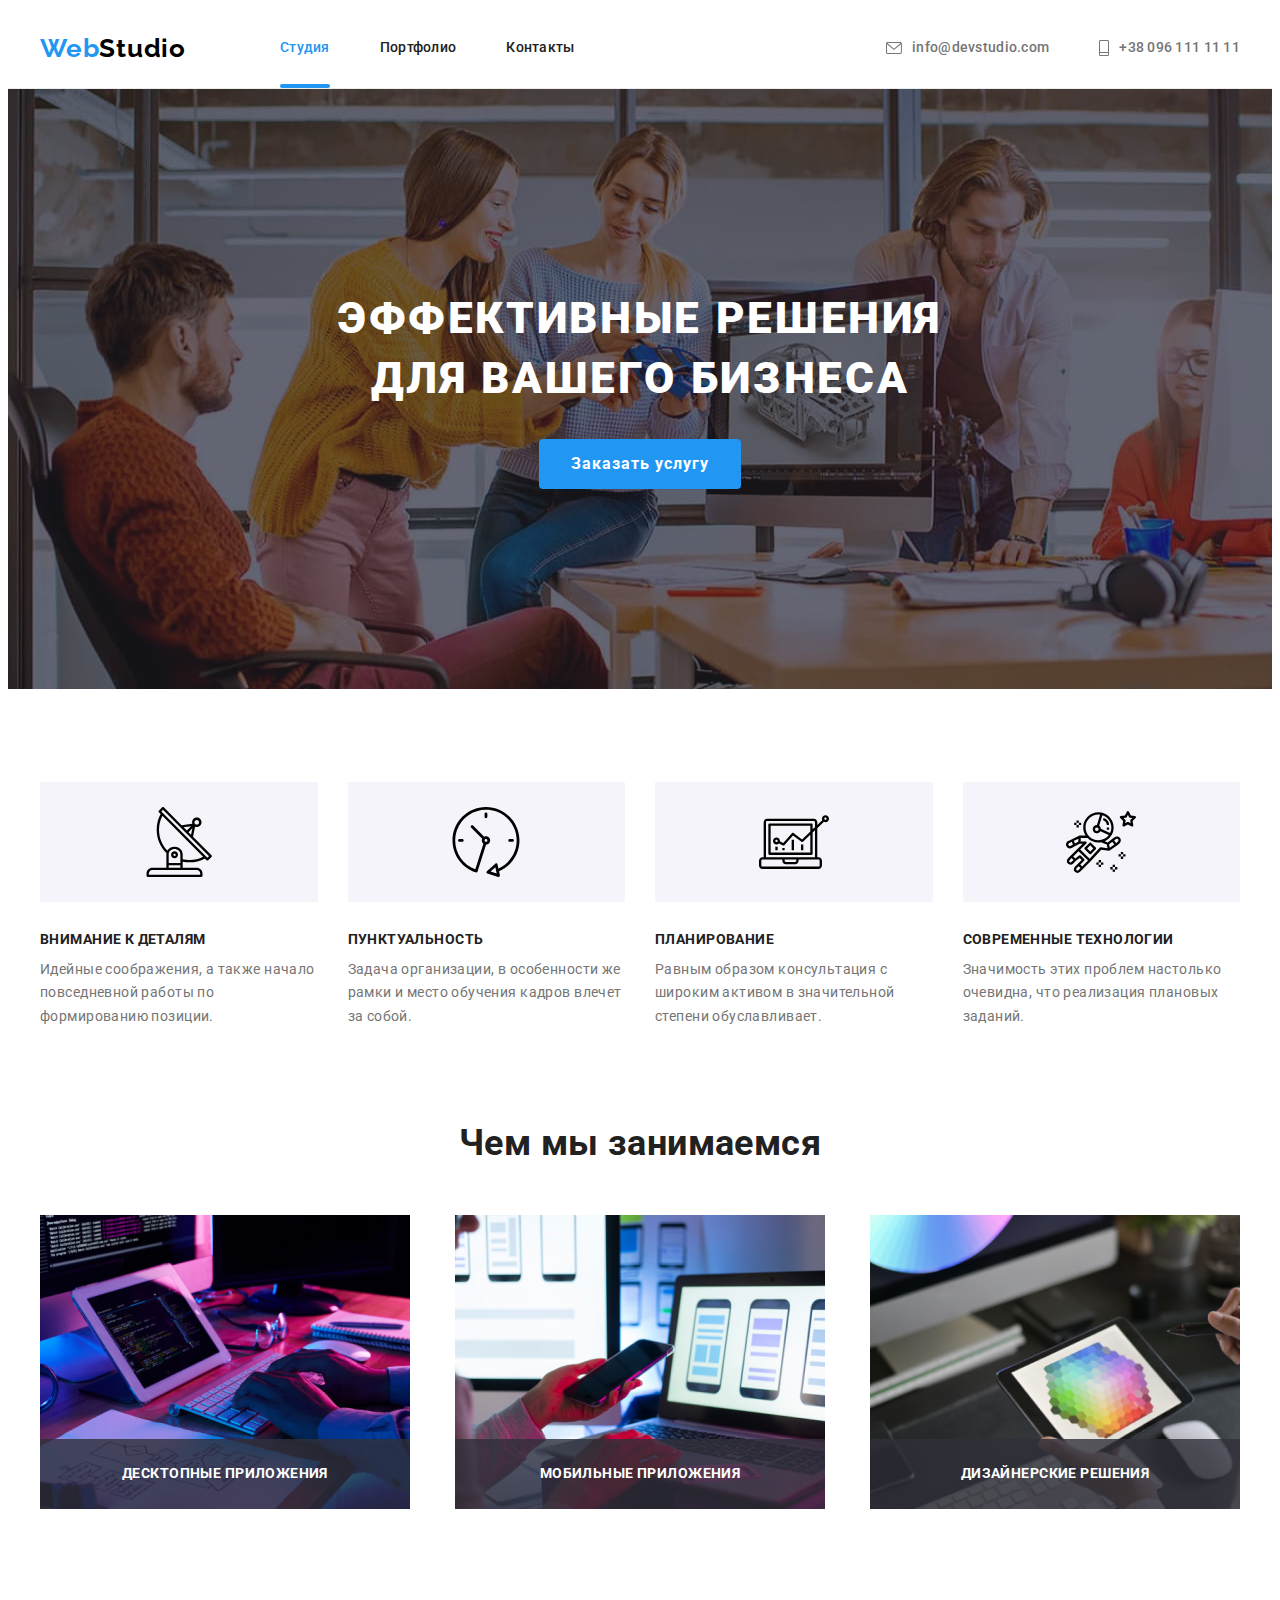
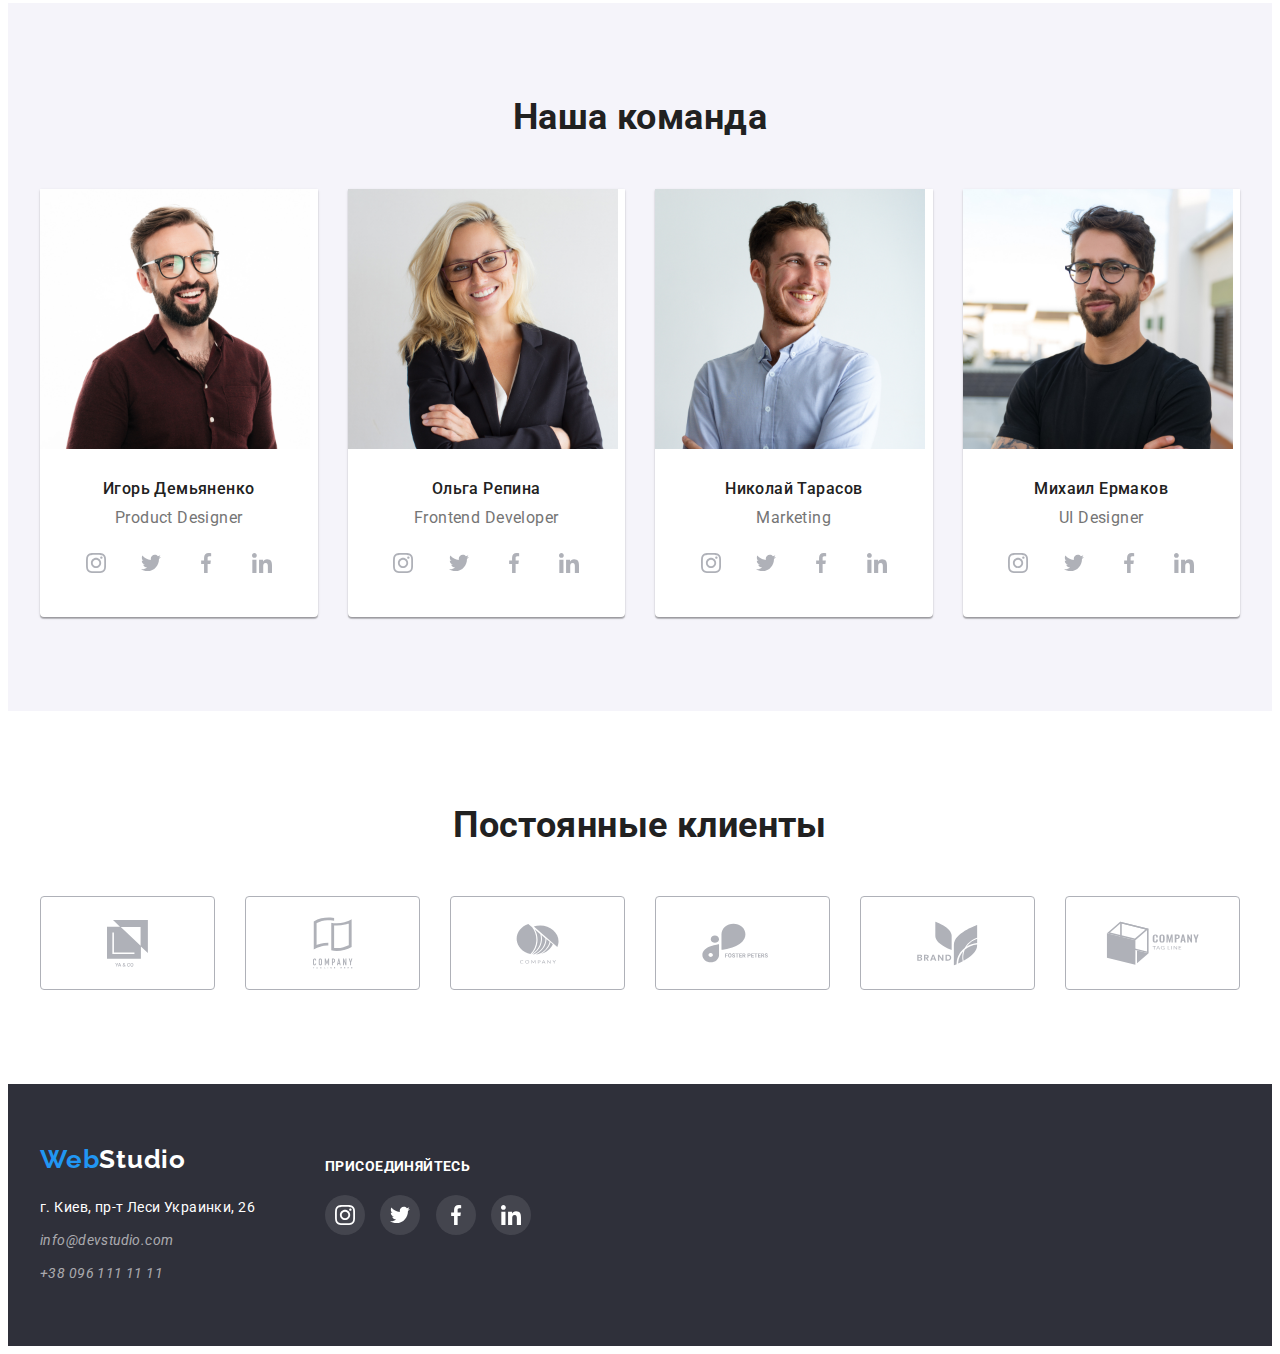
==== index.html @ ce25d075 "Initial commit" ====
<!DOCTYPE html>
<html lang="ru">
<head>
    <meta charset="UTF-8">
    <meta http-equiv="X-UA-Compatible" content="IE=edge">
    <meta name="viewport" content="width=device-width, initial-scale=1.0">
    <title>Студия</title>
    <link href="https://fonts.googleapis.com/css2?family=Raleway:wght@700&family=Roboto:wght@400;500;700;900&display=swap" rel="stylesheet">
    <link rel="stylesheet" href="https://cdnjs.cloudflare.com/ajax/libs/modern-normalize/1.1.0/modern-normalize.min.css" integrity="sha512-wpPYUAdjBVSE4KJnH1VR1HeZfpl1ub8YT/NKx4PuQ5NmX2tKuGu6U/JRp5y+Y8XG2tV+wKQpNHVUX03MfMFn9Q==" crossorigin="anonymous" referrerpolicy="no-referrer" />
    <link rel="stylesheet" href="./css/styles.css">
</head>
<body>
    <header class="header">
        <div class="container">
        <nav class="menu">
            <a href="./index.html" class="logo link">Web<span class="logo-part">Studio</span></a>
            <ul class="list nav-list">
                <li class="item current-page-item "><a href="./index.html" class="menu-link link current-page-link">Студия</a></li>
                <li class="item"><a href="./portfolio.html" class="menu-link link">Портфолио</a></li>
                <li class="item"><a href="" class="menu-link link">Контакты</a></li>
            </ul>
            <ul class="contacts-list list">
              <li class="contacts-item">
                  <a href="mailto:info@devstudio.com" class="contacts-link link">
                      <svg class="icon-envelope" width="16" height="12"><use href="./symbol-defs.svg#icon-envelope"></use></svg>
                      <span>info@devstudio.com</span>
                    </a></li>
              <li class="contacts-item">
                  <a href="tel:+380961111111" class="contacts-link link">
                      <svg class="icon-phone" width="10" height="16"><use href="./symbol-defs.svg#icon-phone"></use></svg>
                      <span>+38 096 111 11 11</span>
                    </a></li>
        </ul>
        </nav>
        </div>
    </header>

    <main>
        <!-- герой -->
            <section class="hero">
             <div class="container">
                <h1 class="hero-header">Эффективные решения для вашего бизнеса</h1>
                <button type="button" data-modal-open class="buttons hero-button">Заказать услугу</button>
            </div> 
            </section>
        

        <!-- преимущества -->
        <section class="advantages section-padding">
         <div class="container">
            <h2 class="hidden-title">Преимущества</h2>
            <ul class="advantages-list list">
                <li class="advantages-item">
                    <div class="advantages-svg-wrapper">
                      <svg class="advantages-icons" width="70" height="70">
                        <use href="./symbol-defs.svg#icon-feature-1"></use>
                    </svg>
                                        </div>
                    <h3 class="advantages-header">Внимание к деталям</h3>
                    <p>Идейные соображения, а также начало повседневной работы по формированию позиции.</p>
                </li>
                <li class="advantages-item">
                    <div class="advantages-svg-wrapper">
                      <svg class="advantages-icons" width="70" height="70">
                        <use href="./symbol-defs.svg#icon-feature-2"></use>
                    </svg>
                                        </div>
                    <h3 class="advantages-header">Пунктуальность</h3>
                    <p>Задача организации, в особенности же рамки и место обучения кадров влечет за собой.</p>
                </li>
                <li class="advantages-item">
                    <div class="advantages-svg-wrapper">
                      <svg class="advantages-icons" width="70" height="70">
                        <use href="./symbol-defs.svg#icon-feature-3"></use>
                    </svg>
                                        </div>
                    <h3 class="advantages-header">Планирование</h3>
                    <p>Равным образом консультация с широким активом в значительной степени обуславливает.</p>
                </li>
                <li class="advantages-item">
                    <div class="advantages-svg-wrapper">
                      <svg class="advantages-icons" width="70" height="70">
                        <use href="./symbol-defs.svg#icon-feature-4"></use>
                    </svg>
                                        </div>
                    <h3 class="advantages-header">Современные технологии</h3>
                    <p>Значимость этих проблем настолько очевидна, что реализация плановых заданий.</p>
                </li>
            </ul>
            </div>
        </section>

        <!-- Чем мы занимаемся -->
        <section class="specialisation section-padding">
            <div class="container">
            <h2 class="section-header">Чем мы занимаемся</h2>
            <ul class="list">
                <li class="specialisation-item">
                    <div class="specialisation-item-wrapper">
                    <img src="./images/images-main-page/box1.jpg" alt="Написание кода" width="370">
                    <div class="text-wrapper">
                      <p class="specialisation-name">Десктопные приложения</p>
                    </div>
                </div></li>
                <li class="specialisation-item">
                    <div class="specialisation-item-wrapper">
                    <img src="./images/images-main-page/box2.jpg" alt="Адаптация контента под смарт
                    фон" width="370">
                    <div class="text-wrapper">
                      <p class="specialisation-name">Мобильные приложения</p>
                    </div>
                </div></li>
                <li class="specialisation-item">
                    <div class="specialisation-item-wrapper">
                    <img src="./images/images-main-page/box3.jpg" alt="Подбор цветов" width="370">
                    <div class="text-wrapper">
                      <p class="specialisation-name">Дизайнерские решения</p>
                    </div>    
                </div></li>
            </ul>
            </div>
        </section>

        <!-- Наша команда -->
        <section class="team section-padding">
            <div class="container">
            <h2 class="team-header">Наша команда</h2>
            <ul class="list">
                <li class="team-card">
                    <img src="./images/images-main-page/img.jpg" alt="Игорь Демьяненко" width="270">
                    <div class="members-description">
                    <h3 class="team-member">Игорь Демьяненко</h3>
                    <p lang="en" class="member-position">Product Designer</p>
                    <ul class="communities-list list">
                        <li class="communities-item">
                            <a href="" class="link communities-link">
                                <svg class="communities-icon-svg" width="20" height="20">
                                    <use href="./symbol-defs.svg#icon-instagram"></use>
                                </svg>
                            </a>
                        </li>
                        <li class="communities-item">
                            <a href="" class="link communities-link">
                                <svg class="communities-icon-svg" width="20" height="20">
                                    <use href="./symbol-defs.svg#icon-twitter"></use>
                                </svg>
                            </a>
                        </li>
                        <li class="communities-item">
                            <a href="" class="link communities-link">
                                <svg class="communities-icon-svg" width="20" height="20">
                                    <use href="./symbol-defs.svg#icon-facebook"></use>
                                </svg>
                            </a>
                        </li>
                        <li class="communities-item">
                            <a href="" class="link communities-link">
                                <svg class="communities-icon-svg" width="20" height="20">
                                    <use href="./symbol-defs.svg#icon-linkedin"></use>
                                </svg>
                            </a>
                        </li>
                    </ul>
                    </div>
                </li>
                <li class="team-card">
                    <img src="./images/images-main-page/img1.jpg" alt="Ольга Репина" width="270">
                    <div class="members-description">
                    <h3 class="team-member">Ольга Репина</h3>
                    <p lang="en" class="member-position">Frontend Developer</p>
                    <ul class="communities-list list">
                        <li class="communities-item">
                            <a href="" class="link communities-link">
                                <svg class="communities-icon-svg" width="20" height="20">
                                    <use href="./symbol-defs.svg#icon-instagram"></use>
                                </svg>
                            </a>
                        </li>
                        <li class="communities-item">
                            <a href="" class="link communities-link">
                                <svg class="communities-icon-svg" width="20" height="20">
                                    <use href="./symbol-defs.svg#icon-twitter"></use>
                                </svg>
                            </a>
                        </li>
                        <li class="communities-item">
                            <a href="" class="link communities-link">
                                <svg class="communities-icon-svg" width="20" height="20">
                                    <use href="./symbol-defs.svg#icon-facebook"></use>
                                </svg>
                            </a>
                        </li>
                        <li class="communities-item">
                            <a href="" class="link communities-link">
                                <svg class="communities-icon-svg" width="20" height="20">
                                    <use href="./symbol-defs.svg#icon-linkedin"></use>
                                </svg>
                            </a>
                        </li>
                    </ul>
                    </div>
                </li>
                <li class="team-card">
                    <img src="./images/images-main-page/img2.jpg" alt="Николай Тарасов" width="270">
                    <div class="members-description">
                    <h3 class="team-member">Николай Тарасов</h3>
                    <p lang="en" class="member-position">Marketing</p>
                    <ul class="communities-list list">
                        <li class="communities-item">
                            <a href="" class="link communities-link">
                                <svg class="communities-icon-svg" width="20" height="20">
                                    <use href="./symbol-defs.svg#icon-instagram"></use>
                                </svg>
                            </a>
                        </li>
                        <li class="communities-item">
                            <a href="" class="link communities-link">
                                <svg class="communities-icon-svg" width="20" height="20">
                                    <use href="./symbol-defs.svg#icon-twitter"></use>
                                </svg>
                            </a>
                        </li>
                        <li class="communities-item">
                            <a href="" class="link communities-link">
                                <svg class="communities-icon-svg" width="20" height="20">
                                    <use href="./symbol-defs.svg#icon-facebook"></use>
                                </svg>
                            </a>
                        </li>
                        <li class="communities-item">
                            <a href="" class="link communities-link">
                                <svg class="communities-icon-svg" width="20" height="20">
                                    <use href="./symbol-defs.svg#icon-linkedin"></use>
                                </svg>
                            </a>
                        </li>
                    </ul>
                    </div>
                </li>
                <li class="team-card">
                    <img src="./images/images-main-page/img3.jpg" alt="Михаил Ермаков" width="270">
                    <div class="members-description">
                    <h3 class="team-member">Михаил Ермаков</h3>
                    <p lang="en" class="member-position">UI Designer</p>
                    <ul class="communities-list list">
                        <li class="communities-item">
                            <a href="" class="link communities-link">
                                <svg class="communities-icon-svg" width="20" height="20">
                                    <use href="./symbol-defs.svg#icon-instagram"></use>
                                </svg>
                            </a>
                        </li>
                        <li class="communities-item">
                            <a href="" class="link communities-link">
                                <svg class="communities-icon-svg" width="20" height="20">
                                    <use href="./symbol-defs.svg#icon-twitter"></use>
                                </svg>
                            </a>
                        </li>
                        <li class="communities-item">
                            <a href="" class="link communities-link">
                                <svg class="communities-icon-svg" width="20" height="20">
                                    <use href="./symbol-defs.svg#icon-facebook"></use>
                                </svg>
                            </a>
                        </li>
                        <li class="communities-item">
                            <a href="" class="link communities-link">
                                <svg class="communities-icon-svg" width="20" height="20">
                                    <use href="./symbol-defs.svg#icon-linkedin"></use>
                                </svg>
                            </a>
                        </li>
                    </ul>
                    </div>
                </li>
            </ul>
            </div>
        </section>

  <!-- Постоянные клиенты -->
        <section class="section-padding regular-clients">
<div class="container">
    <h2 class="section-header">Постоянные клиенты</h2>
    <ul class="list clients-list">
        <li class="clients-list-item">
            <a href="" class="link">
                <svg class="clients-icon-svg"  width="41" height="47">
                    <use href="./symbol-defs.svg#icon-client-1"></use>
                </svg>
            </a>
        </li>
        <li class="clients-list-item">
            <a href="" class="link">
                <svg width="40" height="52" class="clients-icon-svg">
                    <use href="./symbol-defs.svg#icon-client-2"></use>
                </svg>
            </a>
        </li>
        <li class="clients-list-item">
            <a href="" class="link">
                <svg width="43" height="41" class="clients-icon-svg">
                    <use href="./symbol-defs.svg#icon-client-3"></use>
                </svg>
            </a>
        </li>
        <li class="clients-list-item">
            <a href="" class="link">
                <svg width="84" height="40" class="clients-icon-svg">
                    <use href="./symbol-defs.svg#icon-client-4"></use>
                </svg>
            </a>
        </li>
        <li class="clients-list-item">
            <a href="" class="link">
                <svg width="63" height="45" class="clients-icon-svg">
                    <use href="./symbol-defs.svg#icon-client-5"></use>
                </svg>
            </a>
        </li>
        <li class="clients-list-item">
            <a href="" class="link">
                <svg width="94" height="44" class="clients-icon-svg">
                    <use href="./symbol-defs.svg#icon-client-6"></use>
                </svg>
            </a>
        </li>
    </ul>
</div>
        </section>
    </main>
    <footer class="footer">
        <div class="container">
            <div class="footer-first-flex">
        <a href="./index.html" class="logo link">Web<span class="logo-part">Studio</span></a>
            <address>
               <ul class="list">
                   <li class="address-item"><a href="https://www.google.com/maps/place/%D0%B1%D1%83%D0%BB.+%D0%9B%D0%B5%D1%81%D0%B8+%D0%A3%D0%BA%D1%80%D0%B0%D0%B8%D0%BD%D0%BA%D0%B8,+26,+%D0%9A%D0%B8%D0%B5%D0%B2,+02000/@50.4265807,30.5383858,17z/data=!3m1!4b1!4m5!3m4!1s0x40d4cf0e033ecbe9:0x57a4dffefec77da0!8m2!3d50.4265807!4d30.5383858?shorturl=1" class="link place">г. Киев, пр-т Леси Украинки, 26</a></li>
                   <li class="address-item"><a href="mailto:info@devstudio.com" class="contacts link">info@devstudio.com</a></li>
                   <li class="address-item"><a href="tel:+380961111111" class="contacts link">+38 096 111 11 11</a></li>
               </ul>
            </address>
            </div>
            <div class="footer-second-flex">
            <h2 class="footer-communities-header">ПРИСОЕДИНЯЙТЕСЬ</h2>
            <ul class="communities-list list">
                        <li class="communities-item">
                            <a href="" class="link communities-link">
                                <svg class="communities-icon-svg" width="20" height="20">
                                    <use href="./symbol-defs.svg#icon-instagram"></use>
                                </svg>
                            </a>
                        </li>
                        <li class="communities-item">
                            <a href="" class="link communities-link">
                                <svg class="communities-icon-svg" width="20" height="20">
                                    <use href="./symbol-defs.svg#icon-twitter"></use>
                                </svg>
                            </a>
                        </li>
                        <li class="communities-item">
                            <a href="" class="link communities-link">
                                <svg class="communities-icon-svg" width="20" height="20">
                                    <use href="./symbol-defs.svg#icon-facebook"></use>
                                </svg>
                            </a>
                        </li>
                        <li class="communities-item">
                            <a href="" class="link communities-link">
                                <svg class="communities-icon-svg" width="20" height="20">
                                    <use href="./symbol-defs.svg#icon-linkedin"></use>
                                </svg>
                            </a>
                        </li>
                    </ul>
            </div>
            </div>
    </footer>
    <div data-modal class="backdrop is-hidden">
        <div class="modal-window">
            <button type="button" data-modal-close class="close-button"><svg width="18" height="18">
            <use href="./symbol-defs.svg#icon-close"></use>
        </svg></button>
        </div>
    </div>
    <script src="./js/modal.js"></script>
</body>
</html>
---- css/styles.css ----
p, h1, h2, h3, h4, h5, h6 {
margin: 0px;}

ul, ol {margin: 0px;
padding-left: 0px;}

img {display: block;}

.link {
  text-decoration: none;
  margin: 0;
  padding: 0;
  color: inherit;
}
.list {
  list-style-type: none;
  margin: 0;
  padding: 0;
}

.buttons {
  font-family: inherit;
  cursor: pointer;
  border: none;
  border-radius: 4px;
}
.container {
  width: 1200px;
  padding-left: 15px;
  padding-right: 15px;
  margin: 0 auto;
}

.section-padding {
  padding-top: var(--typical-value);
  padding-bottom:var(--typical-value) ;
}

/* COLORS */

:root {
  --primary-main-color: #212121;
  --secondary-main-color: #ffffff;
  --accent-color: #2196f3;
  --text-color: #757575;
  --extra-text-color: rgba(255, 255, 255, 0.6);
  --secondary-background-color: #f5f4fa;
  --extra-background-color: #2f303a;
  --typical-value:94px;
  --typical-margine:30px;
  --typical-transition: color 250ms cubic-bezier(0.4, 0, 0.2, 1), box-shadow  250ms cubic-bezier(0.4, 0, 0.2, 1), background-color 250ms cubic-bezier(0.4, 0, 0.2, 1);
}

/* BODY */

body {
  font-family: "Roboto", sans-serif;
  font-style: normal;
  font-weight: 400;
  font-size: 14px;
  line-height: 1.7;
  letter-spacing: 0.03em;
  color: var(--text-color);
  background-color: var(--secondary-main-color);
}


/* HEADER */

.header {
  font-weight: 500;
  line-height: 1.14;
  letter-spacing: 0.02em;
  border-bottom: 1px solid #ECECEC;
}

/* ЛОГОТИП */

.logo {
  font-family: "Raleway", sans-serif;
  font-style: normal;
  font-weight: 700;
  font-size: 26px;
  line-height: 1.19;
  letter-spacing: 0.03em;
  color: #2196f3;
}

.header .logo-part {
  color: #000000;
}

/* НАВИГАЦИЯ */

.menu {
  display: flex;
  align-items: center;
}

.nav-list {
  display: flex;
  margin-left: var(--typical-value);
}

.nav-list .menu-link {
  color: var(--primary-main-color);
  transition: var(--typical-transition);

  display: block;
  padding-top: 32px;
  padding-bottom: 32px;
}


.nav-list .item + .item {margin-left: 50px;}

.contacts-list {
  display: flex;
  margin-left: auto;
}

.contacts-item + .contacts-item {margin-left: 50px;
}

.contacts-link {
  color: var(--text-color);
  fill:currentColor;
  transition: var(--typical-transition);

  display: flex;
  align-items: center;
}

.icon-envelope {
   margin-right: 10px; 
}

.icon-phone {
 margin-right: 10px; 
}

.header .contacts {padding-top: 32px;
  padding-bottom: 32px;}

.nav-list .menu-link:hover,
.nav-list .menu-link:focus,
.contacts-link:hover,
.contacts-link:focus {
  color: var(--accent-color);
}

.nav-list .current-page-link {
color: var(--accent-color);
}

.header .item {
    position: relative;
}

@keyframes menuAnimation{
  0% {transform: scaleX(0%);}
  100% {transform: scaleX(100%);}
}

.header .item::after {
  content: "";
  display: block;
  position: absolute;
  left: 0;
  bottom: 0;

  width: 100%;
  height: 4px;
  border-radius: 2px;

background-color: var(--accent-color);
transform: scaleX(0);
transition: transform 250ms cubic-bezier(0.4, 0, 0.2, 1);
}

.header .item:hover::after {
  transform: scaleX(1);
}

.header .current-page-item::after {
transform: scaleX(1);
animation-name: menuAnimation;
animation-duration: 250ms;
animation-timing-function: cubic-bezier(0.4, 0, 0.2, 1);
}


/* ГЕРОЙ */

.hero {
  background-color: var(--extra-background-color);
  background-image: linear-gradient(rgba(47, 48, 58, 0.4), rgba(47, 48, 58, 0.4)), url(../images/images-main-page/hero-img.jpg);
  max-height: 600px;
  max-width: 1600px;
  background-repeat: no-repeat;
  background-size: cover;
  text-align: center;

  padding-top: 200px;
  padding-bottom: 200px;
  margin: 0 auto;
}

.hero-header {
  font-weight: 900;
  font-size: 44px;
  line-height: 1.36;
  text-align: center;
  letter-spacing: 0.06em;
  text-transform: uppercase;
  display: inline-block;
  color: var(--secondary-main-color);

  max-width: 696px;
  margin-bottom: 30px;
}

.hero-button {
  font-weight: 700;
  font-size: 16px;
  line-height: 1.88;
  align-items: center;
  letter-spacing: 0.06em;
  background-color: var(--accent-color);
  color: var(--secondary-main-color);
  transition: var(--typical-transition);

  display:block;
  margin: 0 auto;
  padding: 10px 32px;

}

.hero-button:hover,
.hero-button:focus {
  background-color: var(--secondary-main-color);
  color: var(--secondary-main-color);
  background-color: #188CE8;
}

/* ПРЕИМУЩЕСТВА */

.advantages {padding-bottom: 0;}

.advantages .list {
  display: flex;
  justify-content: space-between;
}

.advantages-item {
   flex-basis: calc((100% - 90px) / 4);
}

.advantages-item + .advantages-item {
margin-left: var(--typical-margine);
}

.advantages-svg-wrapper {
  height: 120px;
  width: 100%;
  background-color: #F5F4FA;
  display: flex;
  justify-content: center;
  align-items: center;

  margin-bottom: 30px;
}

.hidden-title {
  width: 1px;
  height: 1px;
  overflow: hidden;
  opacity: 0;
  margin: -1px;
}

.advantages-header {
  font-weight: 700;
  font-size: 14px;
  line-height: 1.14;
  text-transform: uppercase;
  color: var(--primary-main-color);

  margin-bottom: 10px;
}

/* ЧЕМ МЫ ЗАНИМАЕМСЯ */


.section-header {

font-weight: 700;
font-size: 36px;
line-height: 1.16;
text-align: center;
color: var(--primary-main-color);

margin-bottom: 50px;
}

.specialisation  .list {
  display: flex;
  justify-content: space-between;
}

.specialisation-item {
  flex-basis: calc((100% - 90px) / 4);
  position: relative;
}

.specialisation-item + .specialisation-item { 
margin-left: var(--typical-margine);  
}

.specialisation-item .text-wrapper {
 position: absolute;
 bottom: 0;

 display: flex;
 justify-content: center;
 align-items: center;
 width: 100%;
 height: 70px;

  background-color: rgba(47, 48, 58, 0.8);
}

/* НАША КОМАНДА */

.team {
  background-color:var(--secondary-background-color);
}

.team .list {
  display:flex;
  justify-content: space-between;
}

.team-card {
box-shadow: 0px 1px 3px rgba(0, 0, 0, 0.12), 0px 1px 1px rgba(0, 0, 0, 0.14), 0px 2px 1px rgba(0, 0, 0, 0.2);
border-radius: 0px 0px 4px 4px;
background-color: var(--secondary-main-color);

flex-basis: calc((100% - 90px) / 4);
}

.team-card + .team-card {
  margin-left: var(--typical-margine);
}

.members-description {
padding-top: 30px;
padding-bottom: 30px;
} 

.team-header {
font-weight: 700;
font-size: 36px;
line-height: 1.16;
text-align: center;
color: var(--primary-main-color);

margin-bottom: 50px;
}

.team-member {
font-weight: 500;
font-size: 16px;
line-height: 1.19;
text-align: center;
color: var(--primary-main-color)
}

.member-position {
font-size: 16px;
line-height: 1.19;
text-align: center;
margin-top: 10px;
}

.communities-list {
  display: flex;
  justify-content: space-between;
  height: 44px;
  width: 206px;

  margin-top: 16px;
  margin-left: auto;
  margin-right: auto;
}

.communities-item {
  height: 40px;
  width: 40px;
  border-radius: 50%;
  color: #AFB1B8;
  transition: var(--typical-transition);

  display: flex;
  justify-content: center;
  align-items: center ;
}

.communities-item + .communities-item {
  margin-left: 10px;
}

.communities-icon-svg {
  display: block;
  fill: currentColor;
}

.communities-item:hover, .communities-item:focus {
  color: var(--secondary-main-color);
  background-color: var(--accent-color);
}

/* ПОСТОЯННЫЕ КЛИЕНТЫ */

.clients-list {
  display: flex;
  justify-content: space-between;
}


.clients-list-item {
  color: #AFB1B8;
  border: 1px solid currentColor;
  border-radius: 4px;
  transition: var(--typical-transition);
  flex-basis: calc((100% - 150px) / 6);
}

.clients-list-item + .clients-list-item {
  margin-left: var(--typical-margine);
}

.clients-list-item .link {
 display: flex;
 justify-content: center;
 align-items: center;
 height: 92px;
 width: 100%;
}

 .clients-icon-svg {
 fill:currentColor;
}

.clients-list-item:hover, .clients-list-item:focus {
  color: var(--accent-color);
}


/* FOOTER */
.footer {background-color: var(--extra-background-color);

padding-top: 60px;
padding-bottom: 60px;}

.footer .logo-part {
color: var(--secondary-main-color)
}

.footer .list {
  margin-top: 20px;
}

.footer .address-item + .address-item {margin-top: 9px;}

.footer .place {
    font-style: normal;
    color: var(--secondary-main-color);
    transition: var(--typical-transition); 
}

.footer .place:hover, 
.footer .place:focus {
    color: var(--accent-color)
}

.footer .contacts {
    color: var(--extra-text-color);
    transition: var(--typical-transition); 
}

.contacts:hover,
.contacts:focus {
  color: var(--accent-color);
}

/* ПРИСОЕДИНЯЙТЕСЬ (FOOTER) */

.footer > .container {
  display: flex;
}

.footer-second-flex {
  width: 100px;

  margin-left: 70px;
  margin-top: 15px;
}

.footer-communities-header, .specialisation-name {
font-weight: 700;
font-size: 14px;
line-height: 1.14;
letter-spacing: 0.03em;
text-transform: uppercase;

color: #FFFFFF;

}

.footer-second-flex .communities-item {
  background-color: rgba(255, 255, 255, 0.1);
  color:var(--secondary-main-color);
  transition: var(--typical-transition);
}

.footer-second-flex .communities-item:hover, .footer-second-flex .communities-item:focus {
  background-color: var(--accent-color);
}

/* СТРАНИЦА ПОРТФОЛИО */

.projects {
  padding-top: var(--typical-value);
  padding-bottom: var(--typical-value);
}

/* КНОПКИ ФИЛЬТРА */

.filter {display: flex;
  justify-content: center;
}

.filter > .item + .item {
  margin-left: 8px;
}

.filter {margin-bottom: var(--typical-margine);}

.filter-buttons {
  
font-weight: 500;
font-size: 16px;
line-height: 1.62;
text-align: center;
letter-spacing: 0.03em;
background-color: var(--secondary-background-color);
color: var(--primary-main-color);
transition: var(--typical-transition);

padding: 6px 22px;
}


.filter-buttons:hover, .filter-buttons:focus {
    color: var(--secondary-main-color);
    background-color: var(--accent-color);
    box-shadow: 0px 2px 2px 0px #0000001F,  0px 1px 2px 0px #00000014, 0px 3px 1px 0px #0000001A;
}

.current-button {color: var(--secondary-main-color);
background-color: var(--accent-color);
}
/* КАРТОЧКИ */

.projects-list {
  display: flex;
  flex-wrap: wrap;
}

.cards {
  flex-basis: calc((100% - 60px) / 3);
  margin-top: 30px;
  margin-left: 30px;

  transition: var(--typical-transition);
}

.cards:nth-child(-n + 3) {
  margin-top: 0;
}

.cards:nth-child(3n + 1) {
  margin-left: 0;}

.cards:hover, .cards:focus {
box-shadow: 1px 4px 6px 0px #00000029, 0px 4px 4px 0px #0000000F, 0px 1px 1px 0px #0000001F;
}

.card-thumb {
  position: relative;
  overflow: hidden;
}

.overlay-text {
  position: absolute;

  padding:63px 24px;

  font-size: 18px;
  line-height: 1.56;
  letter-spacing: 0.03em;
  color: #FFFFFF;
  background-color: rgba(33, 150, 243, 0.9);
  transition: transform 250ms cubic-bezier(0.4, 0, 0.2, 1) ;
}

.cards:hover .overlay-text, .cards:focus .overlay-text {
 transform: translateY(-100%);
}

.card-description {
  padding: 20px 24px;
  border:  1px solid #EEEEEE;
  border-top: none;
}

.card-name {
font-weight: 700;
font-size: 18px;
line-height: 2;
letter-spacing: 0.06em;
color: var(--primary-main-color);

}

.card-type {
font-size: 16px;
line-height: 1.88;
color: var(--text-color);

margin-top: 4px;
}

/* MODAL WINDOW */

.backdrop {
  position: fixed;
  top: 0;
  left: 0;
  width: 100%;
  height: 100vh;
  
  background-color: rgba(0, 0, 0, 0.2);
  opacity: 1;
  transition: opacity 250ms cubic-bezier(0.4, 0, 0.2, 1);
}

.close-button:hover, .close-button:focus {
  background-color: rgba(0, 0, 0, 0.1);
}

.modal-window {
  position: absolute;
  top: 50%;
  left: 50%;
  transform: translate(-50%, -50%) scale(1);

  width: 528px;
  min-height: 581px;

  background-color: var(--secondary-main-color);
  transition:transform 250ms cubic-bezier(0.4, 0, 0.2, 1);
}

.backdrop.is-hidden {
opacity: 0;
pointer-events: none;


}

.no-scroll {
  overflow: hidden;
}

.backdrop.is-hidden .modal-window {
  transform: translate(-50%, -50%) scale(1.2)
}

.close-button {
  position: absolute;
  top: 8px;
  right: 8px;

  display: flex;
  justify-content: center;
  align-items: center;
  width: 30px;
  height: 30px;
  border: 1px solid rgba(0, 0, 0, 0.1);
  border-radius: 50%;

  background-color: var(--secondary-main-color);
  transition: var(--typical-transition);
}
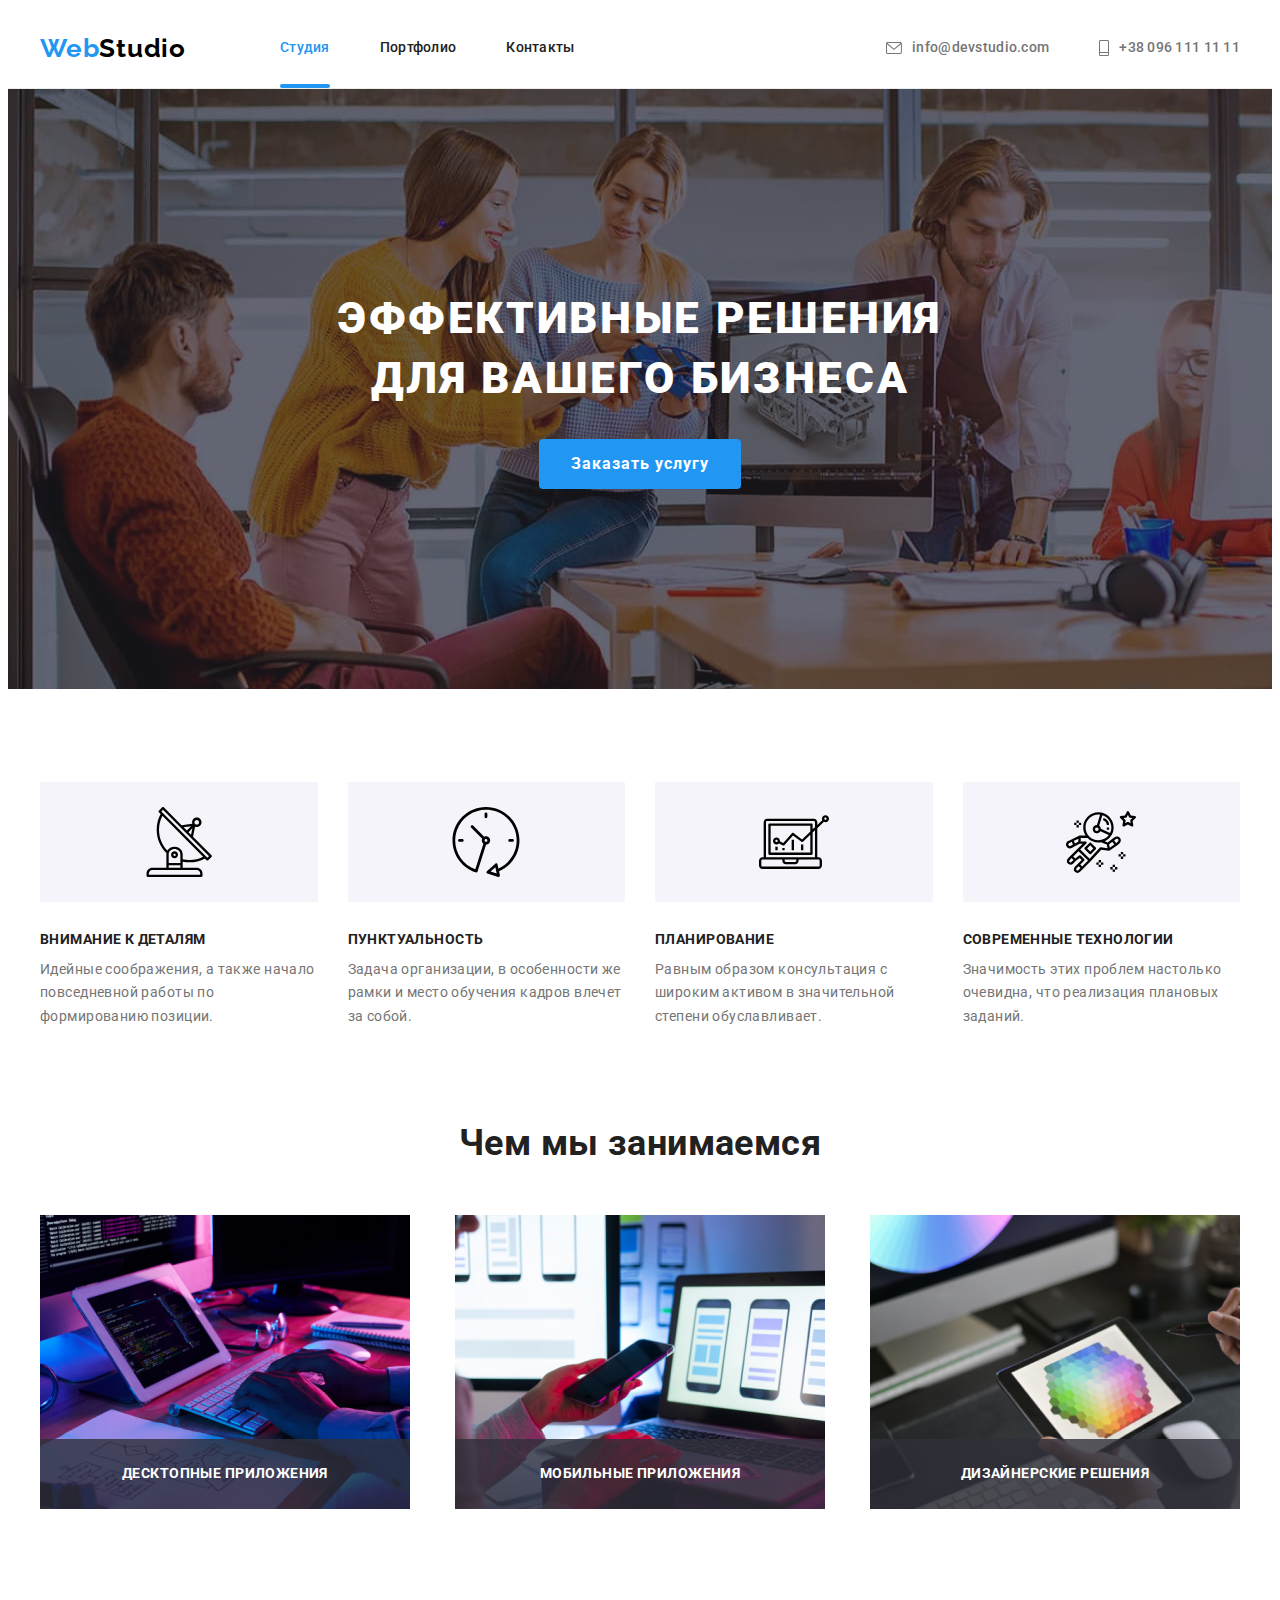
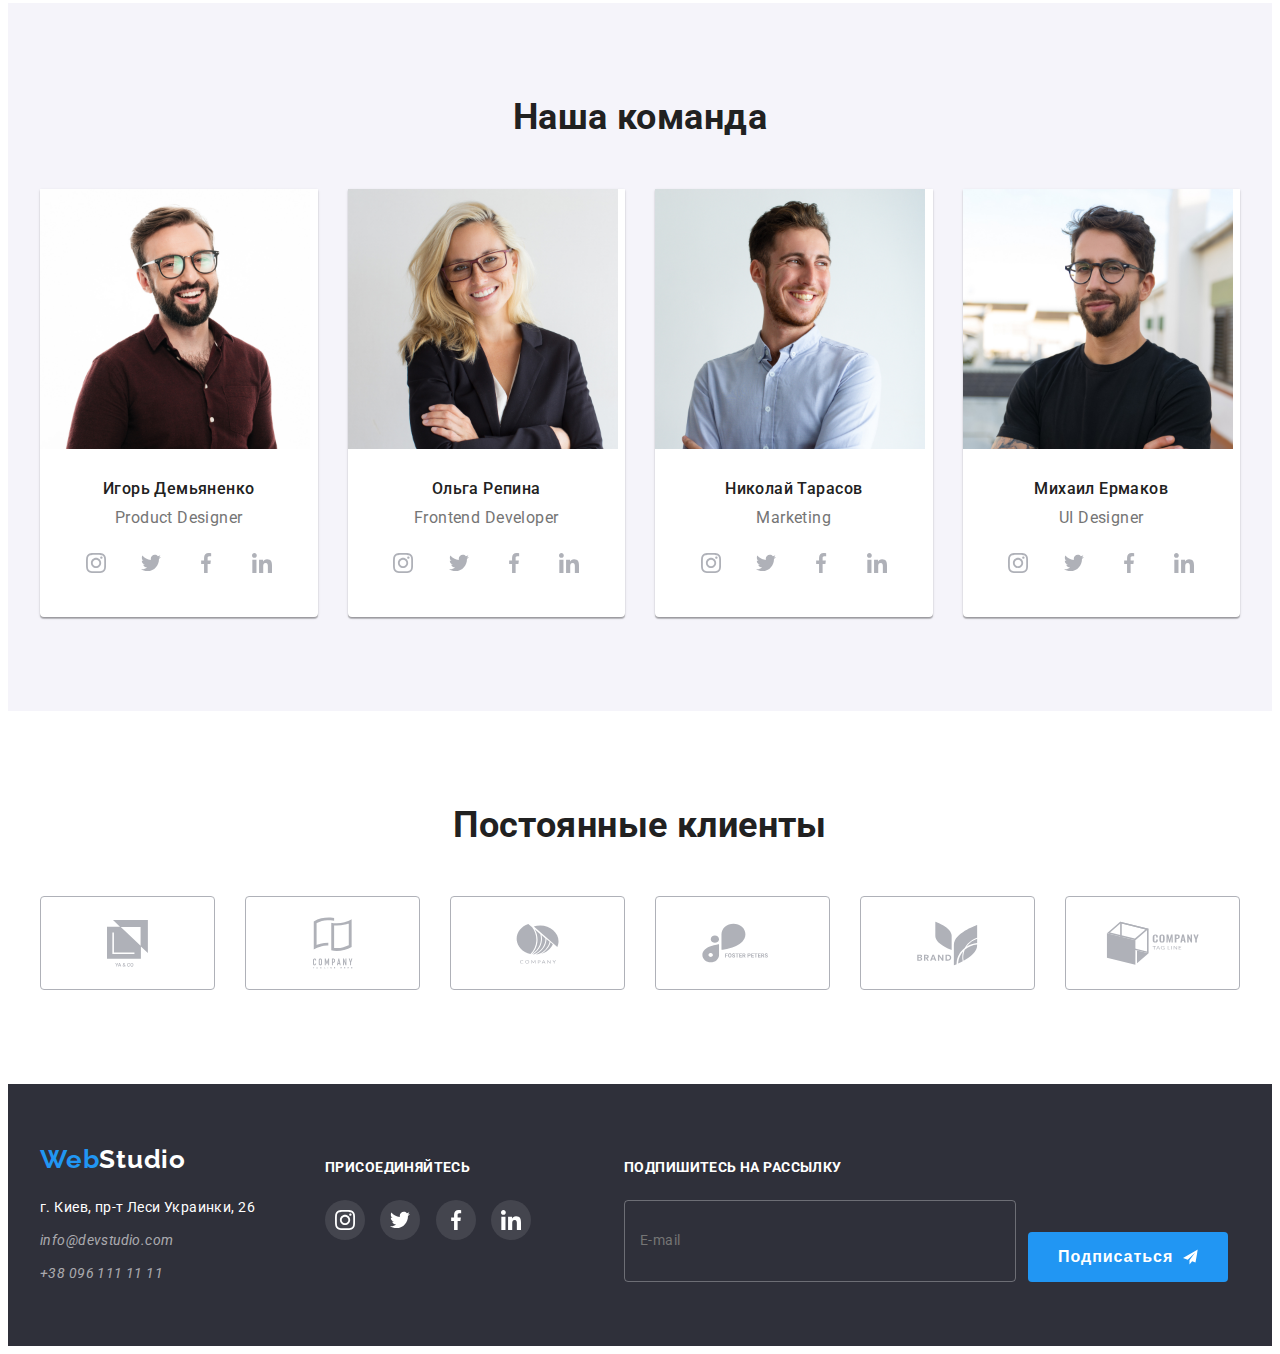
==== commit 2b35c108: "added form" ====
--- a/index.html
+++ b/index.html
@@ -48,7 +48,7 @@
         <!-- преимущества -->
         <section class="advantages section-padding">
          <div class="container">
-            <h2 class="hidden-title">Преимущества</h2>
+            <h2 class="hidden">Преимущества</h2>
             <ul class="advantages-list list">
                 <li class="advantages-item">
                     <div class="advantages-svg-wrapper">
@@ -342,7 +342,7 @@
             </address>
             </div>
             <div class="footer-second-flex">
-            <h2 class="footer-communities-header">ПРИСОЕДИНЯЙТЕСЬ</h2>
+            <b class="footer-communities-header">ПРИСОЕДИНЯЙТЕСЬ</b>
             <ul class="communities-list list">
                         <li class="communities-item">
                             <a href="" class="link communities-link">
@@ -373,6 +373,23 @@
                             </a>
                         </li>
                     </ul>
+            </div>
+            <div class="footer-third-flex">
+                <b class="footer-email-header">Подпишитесь на рассылку</b>
+                <div class="subscribe-block">
+                    <form class="email-form">
+                        <label class="email-field">
+                            <input type="email" name="user-email" class="email-input" placeholder=" ">
+                            <span class="email-form-label">E-mail</span>
+                        </label>
+                    </form>
+                    <button type="submit" class="subscribe-button">
+                        <span class="subscribe-button-text">Подписаться</span>
+                        <svg width="24" height="24" class="icon-send">
+                            <use href="./symbol-defs.svg#icon-send"></use>
+                        </svg>
+                    </button>
+                </div>
             </div>
             </div>
     </footer>
@@ -381,6 +398,45 @@
             <button type="button" data-modal-close class="close-button"><svg width="18" height="18">
             <use href="./symbol-defs.svg#icon-close"></use>
         </svg></button>
+        <p class="modal-text">Оставьте свои данные, мы вам перезвоним</p>
+        <form>
+        <label class="form-field">
+            <span class="form-label">Имя</span>
+                <input name="form-user-name" type="text" class="form-input">
+                      <span class="input-icon">
+                        <svg width="18" height="18">
+                          <use href="./symbol-defs.svg#icon-person"></use>
+                </svg>
+            </span>
+        </label>
+        <label class="form-field">
+            <span class="form-label">Телефон</span>
+                <input name="form-telephone" type="tel" class="form-input">
+                  <span class="input-icon">
+                        <svg width="18" height="18">
+                          <use href="./symbol-defs.svg#icon-telephone"></use>
+                </svg>
+            </span>
+        </label>
+        <label class="form-field">
+            <span class="form-label">Почта</span>
+                <input name="form-email" type="email" class="form-input">
+                  <span class="input-icon">
+                        <svg width="18" height="18">
+                          <use href="./symbol-defs.svg#icon-email"></use>
+                </svg>
+            </span>
+        </label>
+        <label class="form-field">
+            <span class="form-label">Комментарий</span>
+            <textarea name="form-comment"  class="form-input form-input-area" placeholder="Введите текст"></textarea>
+        </label>
+        <label class="form-field checkbox-form-field">
+            <input name="form-terms" type="checkbox" class="checkbox-input hidden" value="true">
+            <span class="checkbox-label">Соглашаюсь с рассылкой и принимаю <a class="link" href="">Условия договора</a></span>
+            <span class="checkbox-icon"></span>
+        </label>
+        </form>
         </div>
     </div>
     <script src="./js/modal.js"></script>
--- a/css/styles.css
+++ b/css/styles.css
@@ -1,10 +1,22 @@
-p, h1, h2, h3, h4, h5, h6 {
-margin: 0px;}
-
-ul, ol {margin: 0px;
-padding-left: 0px;}
-
-img {display: block;}
+p,
+h1,
+h2,
+h3,
+h4,
+h5,
+h6 {
+  margin: 0px;
+}
+
+ul,
+ol {
+  margin: 0px;
+  padding-left: 0px;
+}
+
+img {
+  display: block;
+}
 
 .link {
   text-decoration: none;
@@ -33,7 +45,7 @@
 
 .section-padding {
   padding-top: var(--typical-value);
-  padding-bottom:var(--typical-value) ;
+  padding-bottom: var(--typical-value);
 }
 
 /* COLORS */
@@ -46,9 +58,11 @@
   --extra-text-color: rgba(255, 255, 255, 0.6);
   --secondary-background-color: #f5f4fa;
   --extra-background-color: #2f303a;
-  --typical-value:94px;
-  --typical-margine:30px;
-  --typical-transition: color 250ms cubic-bezier(0.4, 0, 0.2, 1), box-shadow  250ms cubic-bezier(0.4, 0, 0.2, 1), background-color 250ms cubic-bezier(0.4, 0, 0.2, 1);
+  --typical-value: 94px;
+  --typical-margine: 30px;
+  --typical-transition: color 250ms cubic-bezier(0.4, 0, 0.2, 1),
+    box-shadow 250ms cubic-bezier(0.4, 0, 0.2, 1),
+    background-color 250ms cubic-bezier(0.4, 0, 0.2, 1);
 }
 
 /* BODY */
@@ -64,14 +78,13 @@
   background-color: var(--secondary-main-color);
 }
 
-
 /* HEADER */
 
 .header {
   font-weight: 500;
   line-height: 1.14;
   letter-spacing: 0.02em;
-  border-bottom: 1px solid #ECECEC;
+  border-bottom: 1px solid #ececec;
 }
 
 /* ЛОГОТИП */
@@ -111,20 +124,22 @@
   padding-bottom: 32px;
 }
 
-
-.nav-list .item + .item {margin-left: 50px;}
+.nav-list .item + .item {
+  margin-left: 50px;
+}
 
 .contacts-list {
   display: flex;
   margin-left: auto;
 }
 
-.contacts-item + .contacts-item {margin-left: 50px;
+.contacts-item + .contacts-item {
+  margin-left: 50px;
 }
 
 .contacts-link {
   color: var(--text-color);
-  fill:currentColor;
+  fill: currentColor;
   transition: var(--typical-transition);
 
   display: flex;
@@ -132,15 +147,17 @@
 }
 
 .icon-envelope {
-   margin-right: 10px; 
+  margin-right: 10px;
 }
 
 .icon-phone {
- margin-right: 10px; 
-}
-
-.header .contacts {padding-top: 32px;
-  padding-bottom: 32px;}
+  margin-right: 10px;
+}
+
+.header .contacts {
+  padding-top: 32px;
+  padding-bottom: 32px;
+}
 
 .nav-list .menu-link:hover,
 .nav-list .menu-link:focus,
@@ -150,16 +167,20 @@
 }
 
 .nav-list .current-page-link {
-color: var(--accent-color);
+  color: var(--accent-color);
 }
 
 .header .item {
-    position: relative;
-}
-
-@keyframes menuAnimation{
-  0% {transform: scaleX(0%);}
-  100% {transform: scaleX(100%);}
+  position: relative;
+}
+
+@keyframes menuAnimation {
+  0% {
+    transform: scaleX(0%);
+  }
+  100% {
+    transform: scaleX(100%);
+  }
 }
 
 .header .item::after {
@@ -173,9 +194,9 @@
   height: 4px;
   border-radius: 2px;
 
-background-color: var(--accent-color);
-transform: scaleX(0);
-transition: transform 250ms cubic-bezier(0.4, 0, 0.2, 1);
+  background-color: var(--accent-color);
+  transform: scaleX(0);
+  transition: transform 250ms cubic-bezier(0.4, 0, 0.2, 1);
 }
 
 .header .item:hover::after {
@@ -183,18 +204,21 @@
 }
 
 .header .current-page-item::after {
-transform: scaleX(1);
-animation-name: menuAnimation;
-animation-duration: 250ms;
-animation-timing-function: cubic-bezier(0.4, 0, 0.2, 1);
-}
-
+  transform: scaleX(1);
+  animation-name: menuAnimation;
+  animation-duration: 250ms;
+  animation-timing-function: cubic-bezier(0.4, 0, 0.2, 1);
+}
 
 /* ГЕРОЙ */
 
 .hero {
   background-color: var(--extra-background-color);
-  background-image: linear-gradient(rgba(47, 48, 58, 0.4), rgba(47, 48, 58, 0.4)), url(../images/images-main-page/hero-img.jpg);
+  background-image: linear-gradient(
+      rgba(47, 48, 58, 0.4),
+      rgba(47, 48, 58, 0.4)
+    ),
+    url(../images/images-main-page/hero-img.jpg);
   max-height: 600px;
   max-width: 1600px;
   background-repeat: no-repeat;
@@ -230,22 +254,25 @@
   color: var(--secondary-main-color);
   transition: var(--typical-transition);
 
-  display:block;
+  display: block;
   margin: 0 auto;
   padding: 10px 32px;
-
 }
 
 .hero-button:hover,
-.hero-button:focus {
+.hero-button:focus,
+.subscribe-button:hover,
+.subscribe-button:focus {
   background-color: var(--secondary-main-color);
   color: var(--secondary-main-color);
-  background-color: #188CE8;
+  background-color: #188ce8;
 }
 
 /* ПРЕИМУЩЕСТВА */
 
-.advantages {padding-bottom: 0;}
+.advantages {
+  padding-bottom: 0;
+}
 
 .advantages .list {
   display: flex;
@@ -253,17 +280,17 @@
 }
 
 .advantages-item {
-   flex-basis: calc((100% - 90px) / 4);
+  flex-basis: calc((100% - 90px) / 4);
 }
 
 .advantages-item + .advantages-item {
-margin-left: var(--typical-margine);
+  margin-left: var(--typical-margine);
 }
 
 .advantages-svg-wrapper {
   height: 120px;
   width: 100%;
-  background-color: #F5F4FA;
+  background-color: #f5f4fa;
   display: flex;
   justify-content: center;
   align-items: center;
@@ -271,7 +298,7 @@
   margin-bottom: 30px;
 }
 
-.hidden-title {
+.hidden {
   width: 1px;
   height: 1px;
   overflow: hidden;
@@ -291,19 +318,17 @@
 
 /* ЧЕМ МЫ ЗАНИМАЕМСЯ */
 
-
 .section-header {
-
-font-weight: 700;
-font-size: 36px;
-line-height: 1.16;
-text-align: center;
-color: var(--primary-main-color);
-
-margin-bottom: 50px;
-}
-
-.specialisation  .list {
+  font-weight: 700;
+  font-size: 36px;
+  line-height: 1.16;
+  text-align: center;
+  color: var(--primary-main-color);
+
+  margin-bottom: 50px;
+}
+
+.specialisation .list {
   display: flex;
   justify-content: space-between;
 }
@@ -313,19 +338,19 @@
   position: relative;
 }
 
-.specialisation-item + .specialisation-item { 
-margin-left: var(--typical-margine);  
+.specialisation-item + .specialisation-item {
+  margin-left: var(--typical-margine);
 }
 
 .specialisation-item .text-wrapper {
- position: absolute;
- bottom: 0;
-
- display: flex;
- justify-content: center;
- align-items: center;
- width: 100%;
- height: 70px;
+  position: absolute;
+  bottom: 0;
+
+  display: flex;
+  justify-content: center;
+  align-items: center;
+  width: 100%;
+  height: 70px;
 
   background-color: rgba(47, 48, 58, 0.8);
 }
@@ -333,20 +358,21 @@
 /* НАША КОМАНДА */
 
 .team {
-  background-color:var(--secondary-background-color);
+  background-color: var(--secondary-background-color);
 }
 
 .team .list {
-  display:flex;
+  display: flex;
   justify-content: space-between;
 }
 
 .team-card {
-box-shadow: 0px 1px 3px rgba(0, 0, 0, 0.12), 0px 1px 1px rgba(0, 0, 0, 0.14), 0px 2px 1px rgba(0, 0, 0, 0.2);
-border-radius: 0px 0px 4px 4px;
-background-color: var(--secondary-main-color);
-
-flex-basis: calc((100% - 90px) / 4);
+  box-shadow: 0px 1px 3px rgba(0, 0, 0, 0.12), 0px 1px 1px rgba(0, 0, 0, 0.14),
+    0px 2px 1px rgba(0, 0, 0, 0.2);
+  border-radius: 0px 0px 4px 4px;
+  background-color: var(--secondary-main-color);
+
+  flex-basis: calc((100% - 90px) / 4);
 }
 
 .team-card + .team-card {
@@ -354,33 +380,33 @@
 }
 
 .members-description {
-padding-top: 30px;
-padding-bottom: 30px;
-} 
+  padding-top: 30px;
+  padding-bottom: 30px;
+}
 
 .team-header {
-font-weight: 700;
-font-size: 36px;
-line-height: 1.16;
-text-align: center;
-color: var(--primary-main-color);
-
-margin-bottom: 50px;
+  font-weight: 700;
+  font-size: 36px;
+  line-height: 1.16;
+  text-align: center;
+  color: var(--primary-main-color);
+
+  margin-bottom: 50px;
 }
 
 .team-member {
-font-weight: 500;
-font-size: 16px;
-line-height: 1.19;
-text-align: center;
-color: var(--primary-main-color)
+  font-weight: 500;
+  font-size: 16px;
+  line-height: 1.19;
+  text-align: center;
+  color: var(--primary-main-color);
 }
 
 .member-position {
-font-size: 16px;
-line-height: 1.19;
-text-align: center;
-margin-top: 10px;
+  font-size: 16px;
+  line-height: 1.19;
+  text-align: center;
+  margin-top: 10px;
 }
 
 .communities-list {
@@ -398,12 +424,12 @@
   height: 40px;
   width: 40px;
   border-radius: 50%;
-  color: #AFB1B8;
+  color: #afb1b8;
   transition: var(--typical-transition);
 
   display: flex;
   justify-content: center;
-  align-items: center ;
+  align-items: center;
 }
 
 .communities-item + .communities-item {
@@ -415,7 +441,8 @@
   fill: currentColor;
 }
 
-.communities-item:hover, .communities-item:focus {
+.communities-item:hover,
+.communities-item:focus {
   color: var(--secondary-main-color);
   background-color: var(--accent-color);
 }
@@ -427,9 +454,8 @@
   justify-content: space-between;
 }
 
-
 .clients-list-item {
-  color: #AFB1B8;
+  color: #afb1b8;
   border: 1px solid currentColor;
   border-radius: 4px;
   transition: var(--typical-transition);
@@ -441,52 +467,56 @@
 }
 
 .clients-list-item .link {
- display: flex;
- justify-content: center;
- align-items: center;
- height: 92px;
- width: 100%;
-}
-
- .clients-icon-svg {
- fill:currentColor;
-}
-
-.clients-list-item:hover, .clients-list-item:focus {
+  display: flex;
+  justify-content: center;
+  align-items: center;
+  height: 92px;
+  width: 100%;
+}
+
+.clients-icon-svg {
+  fill: currentColor;
+}
+
+.clients-list-item:hover,
+.clients-list-item:focus {
   color: var(--accent-color);
 }
 
-
 /* FOOTER */
-.footer {background-color: var(--extra-background-color);
-
-padding-top: 60px;
-padding-bottom: 60px;}
+.footer {
+  background-color: var(--extra-background-color);
+
+  padding-top: 60px;
+  padding-bottom: 60px;
+}
 
 .footer .logo-part {
-color: var(--secondary-main-color)
+  color: var(--secondary-main-color);
 }
 
 .footer .list {
   margin-top: 20px;
 }
 
-.footer .address-item + .address-item {margin-top: 9px;}
+.footer .address-item + .address-item {
+  margin-top: 9px;
+}
 
 .footer .place {
-    font-style: normal;
-    color: var(--secondary-main-color);
-    transition: var(--typical-transition); 
-}
-
-.footer .place:hover, 
+  font-style: normal;
+  color: var(--secondary-main-color);
+  transition: var(--typical-transition);
+}
+
+.footer .place:hover,
 .footer .place:focus {
-    color: var(--accent-color)
+  color: var(--accent-color);
 }
 
 .footer .contacts {
-    color: var(--extra-text-color);
-    transition: var(--typical-transition); 
+  color: var(--extra-text-color);
+  transition: var(--typical-transition);
 }
 
 .contacts:hover,
@@ -501,31 +531,107 @@
 }
 
 .footer-second-flex {
-  width: 100px;
+  width: 206px;
 
   margin-left: 70px;
-  margin-top: 15px;
-}
-
-.footer-communities-header, .specialisation-name {
-font-weight: 700;
-font-size: 14px;
-line-height: 1.14;
-letter-spacing: 0.03em;
-text-transform: uppercase;
-
-color: #FFFFFF;
-
+  margin-top: 12px;
+}
+
+.footer-communities-header,
+.specialisation-name,
+.footer-email-header {
+  font-weight: 700;
+  font-size: 14px;
+  line-height: 1.14;
+  letter-spacing: 0.03em;
+  text-transform: uppercase;
+
+  color: #ffffff;
 }
 
 .footer-second-flex .communities-item {
   background-color: rgba(255, 255, 255, 0.1);
-  color:var(--secondary-main-color);
-  transition: var(--typical-transition);
-}
-
-.footer-second-flex .communities-item:hover, .footer-second-flex .communities-item:focus {
+  color: var(--secondary-main-color);
+  transition: var(--typical-transition);
+}
+
+.footer-second-flex .communities-item:hover,
+.footer-second-flex .communities-item:focus {
   background-color: var(--accent-color);
+}
+
+/* FIELDS FOOTER */
+
+.footer-third-flex {
+  margin-left: 93px;
+  margin-top: 12px;
+
+  width: 570px;
+}
+
+.subscribe-block {
+  display: flex;
+  align-items: flex-end;
+}
+
+.footer-third-flex .email-form {
+  margin-top: 20px;
+}
+
+.footer-third-flex .email-field {
+  position: relative;
+  display: block;
+}
+
+.footer-third-flex .email-form-label {
+  position: absolute;
+  top: 50%;
+  left: 16px;
+  transform: translateY(-50%);
+  transition: transform 250ms linear;
+}
+
+.footer-third-flex .email-input {
+  width: 358px;
+  height: 50px;
+
+  padding: 15px 16px;
+
+  background-color: transparent;
+  border: 1px solid rgba(255, 255, 255, 0.3);
+  border-radius: 4px;
+  color: var(--secondary-main-color);
+}
+
+.footer-third-flex .email-input:not(:placeholder-shown) + .email-form-label,
+.footer-third-flex .email-field:focus-within .email-form-label {
+  transform: translateY(-50px);
+}
+
+.subscribe-button {
+  display: flex;
+  align-items: center;
+  width: 200px;
+  height: 50px;
+  border-radius: 4px;
+  padding: 10px 28px;
+  margin-left: 12px;
+
+  border-color: transparent;
+  background-color: var(--accent-color);
+}
+
+.subscribe-button-text {
+  display: flex;
+  align-items: center;
+  margin-right: 10px;
+
+  font-weight: 700;
+  font-size: 16px;
+  line-height: 1.88;
+  letter-spacing: 0.06em;
+  text-align: center;
+  color: var(--secondary-main-color);
 }
 
 /* СТРАНИЦА ПОРТФОЛИО */
@@ -537,7 +643,8 @@
 
 /* КНОПКИ ФИЛЬТРА */
 
-.filter {display: flex;
+.filter {
+  display: flex;
   justify-content: center;
 }
 
@@ -545,31 +652,34 @@
   margin-left: 8px;
 }
 
-.filter {margin-bottom: var(--typical-margine);}
+.filter {
+  margin-bottom: var(--typical-margine);
+}
 
 .filter-buttons {
-  
-font-weight: 500;
-font-size: 16px;
-line-height: 1.62;
-text-align: center;
-letter-spacing: 0.03em;
-background-color: var(--secondary-background-color);
-color: var(--primary-main-color);
-transition: var(--typical-transition);
-
-padding: 6px 22px;
-}
-
-
-.filter-buttons:hover, .filter-buttons:focus {
-    color: var(--secondary-main-color);
-    background-color: var(--accent-color);
-    box-shadow: 0px 2px 2px 0px #0000001F,  0px 1px 2px 0px #00000014, 0px 3px 1px 0px #0000001A;
-}
-
-.current-button {color: var(--secondary-main-color);
-background-color: var(--accent-color);
+  font-weight: 500;
+  font-size: 16px;
+  line-height: 1.62;
+  text-align: center;
+  letter-spacing: 0.03em;
+  background-color: var(--secondary-background-color);
+  color: var(--primary-main-color);
+  transition: var(--typical-transition);
+
+  padding: 6px 22px;
+}
+
+.filter-buttons:hover,
+.filter-buttons:focus {
+  color: var(--secondary-main-color);
+  background-color: var(--accent-color);
+  box-shadow: 0px 2px 2px 0px #0000001f, 0px 1px 2px 0px #00000014,
+    0px 3px 1px 0px #0000001a;
+}
+
+.current-button {
+  color: var(--secondary-main-color);
+  background-color: var(--accent-color);
 }
 /* КАРТОЧКИ */
 
@@ -591,10 +701,13 @@
 }
 
 .cards:nth-child(3n + 1) {
-  margin-left: 0;}
-
-.cards:hover, .cards:focus {
-box-shadow: 1px 4px 6px 0px #00000029, 0px 4px 4px 0px #0000000F, 0px 1px 1px 0px #0000001F;
+  margin-left: 0;
+}
+
+.cards:hover,
+.cards:focus {
+  box-shadow: 1px 4px 6px 0px #00000029, 0px 4px 4px 0px #0000000f,
+    0px 1px 1px 0px #0000001f;
 }
 
 .card-thumb {
@@ -605,41 +718,41 @@
 .overlay-text {
   position: absolute;
 
-  padding:63px 24px;
+  padding: 63px 24px;
 
   font-size: 18px;
   line-height: 1.56;
   letter-spacing: 0.03em;
-  color: #FFFFFF;
+  color: #ffffff;
   background-color: rgba(33, 150, 243, 0.9);
-  transition: transform 250ms cubic-bezier(0.4, 0, 0.2, 1) ;
-}
-
-.cards:hover .overlay-text, .cards:focus .overlay-text {
- transform: translateY(-100%);
+  transition: transform 250ms cubic-bezier(0.4, 0, 0.2, 1);
+}
+
+.cards:hover .overlay-text,
+.cards:focus .overlay-text {
+  transform: translateY(-100%);
 }
 
 .card-description {
   padding: 20px 24px;
-  border:  1px solid #EEEEEE;
+  border: 1px solid #eeeeee;
   border-top: none;
 }
 
 .card-name {
-font-weight: 700;
-font-size: 18px;
-line-height: 2;
-letter-spacing: 0.06em;
-color: var(--primary-main-color);
-
+  font-weight: 700;
+  font-size: 18px;
+  line-height: 2;
+  letter-spacing: 0.06em;
+  color: var(--primary-main-color);
 }
 
 .card-type {
-font-size: 16px;
-line-height: 1.88;
-color: var(--text-color);
-
-margin-top: 4px;
+  font-size: 16px;
+  line-height: 1.88;
+  color: var(--text-color);
+
+  margin-top: 4px;
 }
 
 /* MODAL WINDOW */
@@ -650,13 +763,14 @@
   left: 0;
   width: 100%;
   height: 100vh;
-  
+
   background-color: rgba(0, 0, 0, 0.2);
   opacity: 1;
   transition: opacity 250ms cubic-bezier(0.4, 0, 0.2, 1);
 }
 
-.close-button:hover, .close-button:focus {
+.close-button:hover,
+.close-button:focus {
   background-color: rgba(0, 0, 0, 0.1);
 }
 
@@ -668,16 +782,15 @@
 
   width: 528px;
   min-height: 581px;
+  padding: 40px;
 
   background-color: var(--secondary-main-color);
-  transition:transform 250ms cubic-bezier(0.4, 0, 0.2, 1);
+  transition: transform 250ms cubic-bezier(0.4, 0, 0.2, 1);
 }
 
 .backdrop.is-hidden {
-opacity: 0;
-pointer-events: none;
-
-
+  opacity: 0;
+  pointer-events: none;
 }
 
 .no-scroll {
@@ -685,7 +798,7 @@
 }
 
 .backdrop.is-hidden .modal-window {
-  transform: translate(-50%, -50%) scale(1.2)
+  transform: translate(-50%, -50%) scale(1.2);
 }
 
 .close-button {
@@ -705,3 +818,112 @@
   transition: var(--typical-transition);
 }
 
+.modal-window .modal-text {
+  margin-bottom: 12px;
+
+  font-weight: 700;
+  font-size: 20px;
+  line-height: 1.15;
+  text-align: center;
+  letter-spacing: 0.03em;
+
+  color: var(--primary-main-color);
+}
+
+.modal-window .form-field {
+  display: block;
+  position: relative;
+  margin-bottom: 10px;
+}
+
+.modal-window .form-input {
+  width: 100%;
+  height: 40px;
+  padding-left: 50px;
+
+  border: 1px solid rgba(33, 33, 33, 0.2);
+  border-radius: 4px;
+  outline: none;
+  transition: border-color 350ms cubic-bezier(0.4, 0, 0.2, 1);
+}
+
+.modal-window .form-label {
+  font-size: 12px;
+  line-height: 1.16;
+  letter-spacing: 0.01em;
+  color: var(--text-color);
+}
+
+.modal-window .form-input-area {
+  height: 120px;
+  padding: 12px 16px;
+  resize: none;
+}
+
+.modal-window .form-input-area::placeholder {
+  font-size: 12px;
+  line-height: 1.16;
+  letter-spacing: 0.01em;
+  color: rgba(117, 117, 117, 0.5);
+}
+
+.modal-window .input-icon {
+  display: block;
+  height: 18px;
+  position: absolute;
+  top: calc(50% + 12px);
+  left: 0;
+  transform: translateY(-50%);
+  margin-left: 12px;
+
+  fill: var(--primary-main-color);
+  transition: fill 250ms cubic-bezier(0.4, 0, 0.2, 1);
+}
+
+.modal-window .checkbox-label {
+  margin-left: 23px;
+}
+
+.modal-window .checkbox-form-field {
+  margin-left: 13px; 
+  position: relative;
+  
+  display: flex;
+  align-items: center;
+}
+
+.modal-window .checkbox-form-field .link {
+  color: var(--accent-color);
+  border-bottom: 1px solid var(--accent-color);
+}
+
+.modal-window .form-field:focus-within .form-input {
+  border-color: var(--accent-color);
+}
+
+.modal-window .form-field:focus-within .input-icon {
+  fill: var(--accent-color);
+}
+
+.modal-window .checkbox-icon {
+position: absolute;
+ top: 50%;
+ left: 0;
+ transform: translateY(-50%);
+ 
+
+  width: 16px;
+ height: 15px;
+ border: 2px solid var(--primary-main-color);
+ border-radius: 2px;
+ background-color: transparent;
+ transition: background-color 250ms cubic-bezier(0.4, 0, 0.2, 1) ;
+}
+
+.modal-window .checkbox-input:checked ~ .checkbox-icon {
+  background-color: var(--accent-color);
+  border-color: transparent;
+  background-image: url(../images/images-main-page/icon-check.svg);
+ background-repeat: no-repeat;
+ background-position: center;
+}
